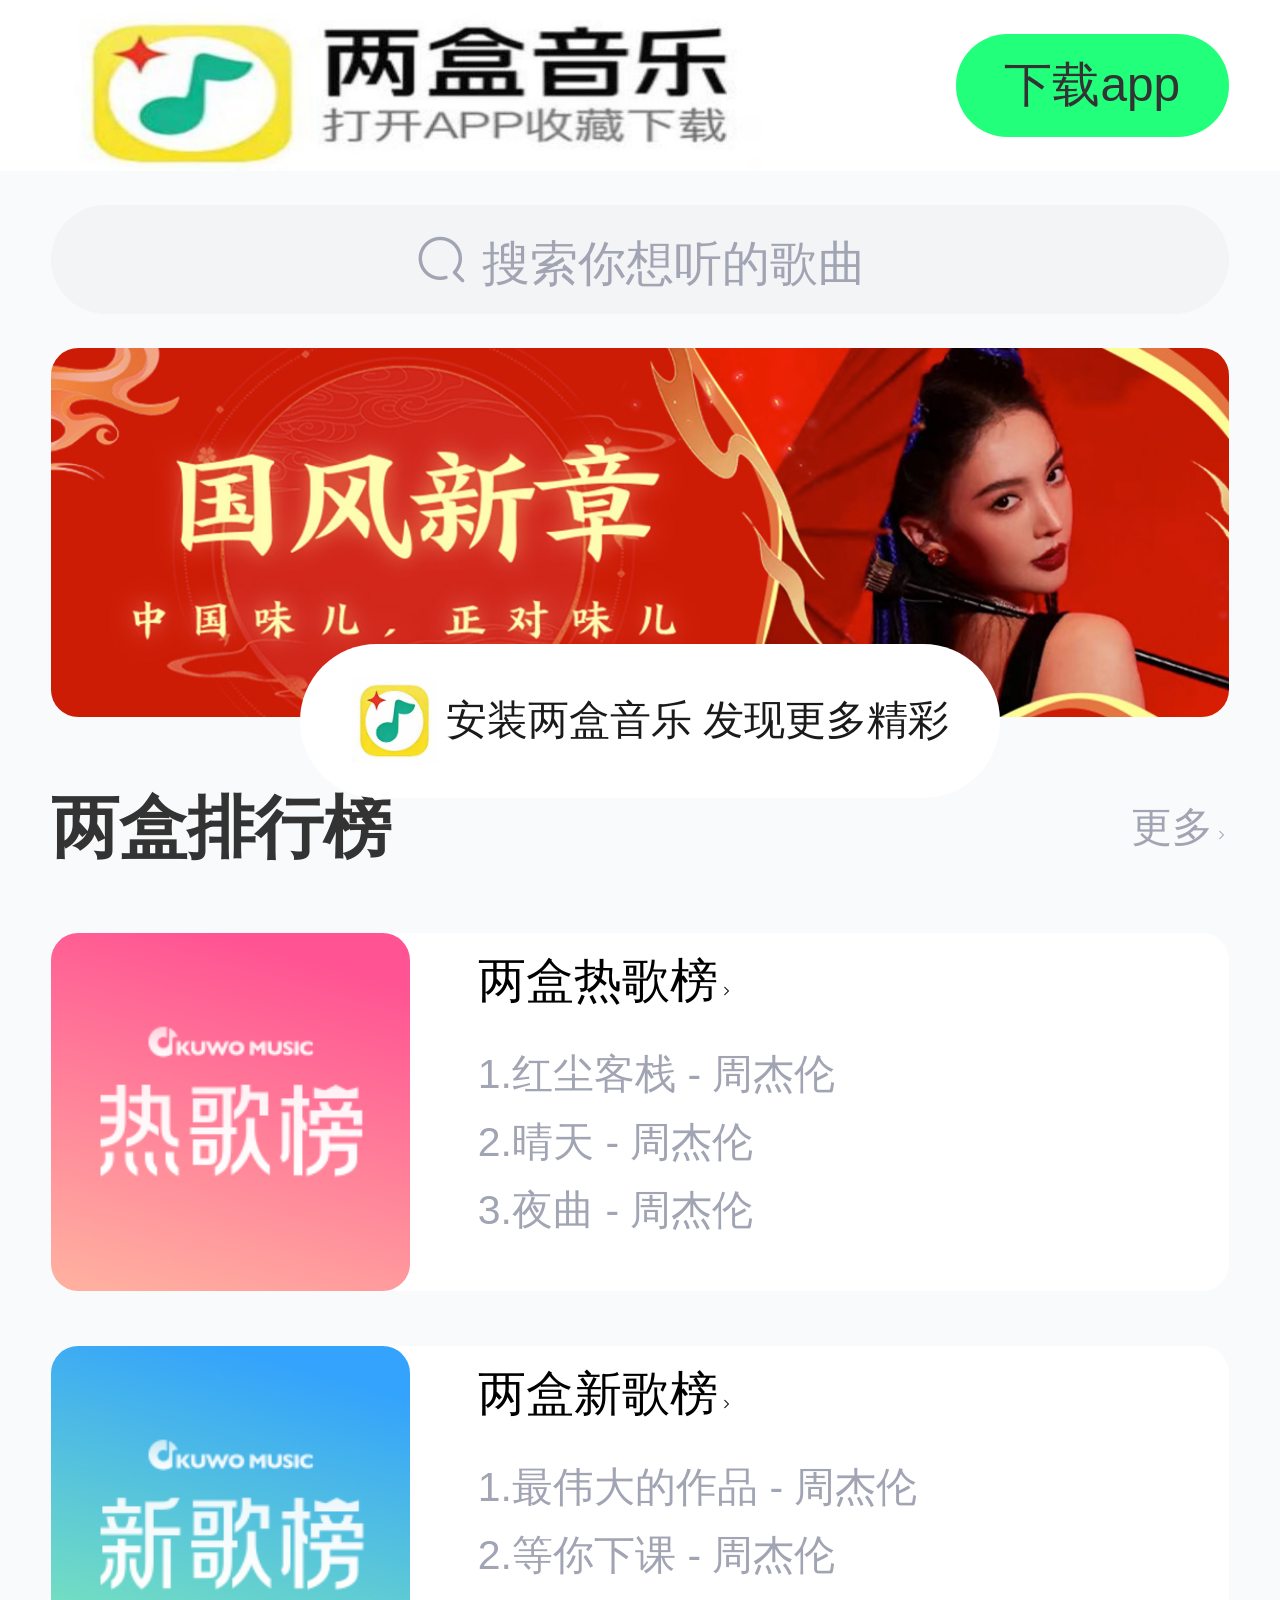
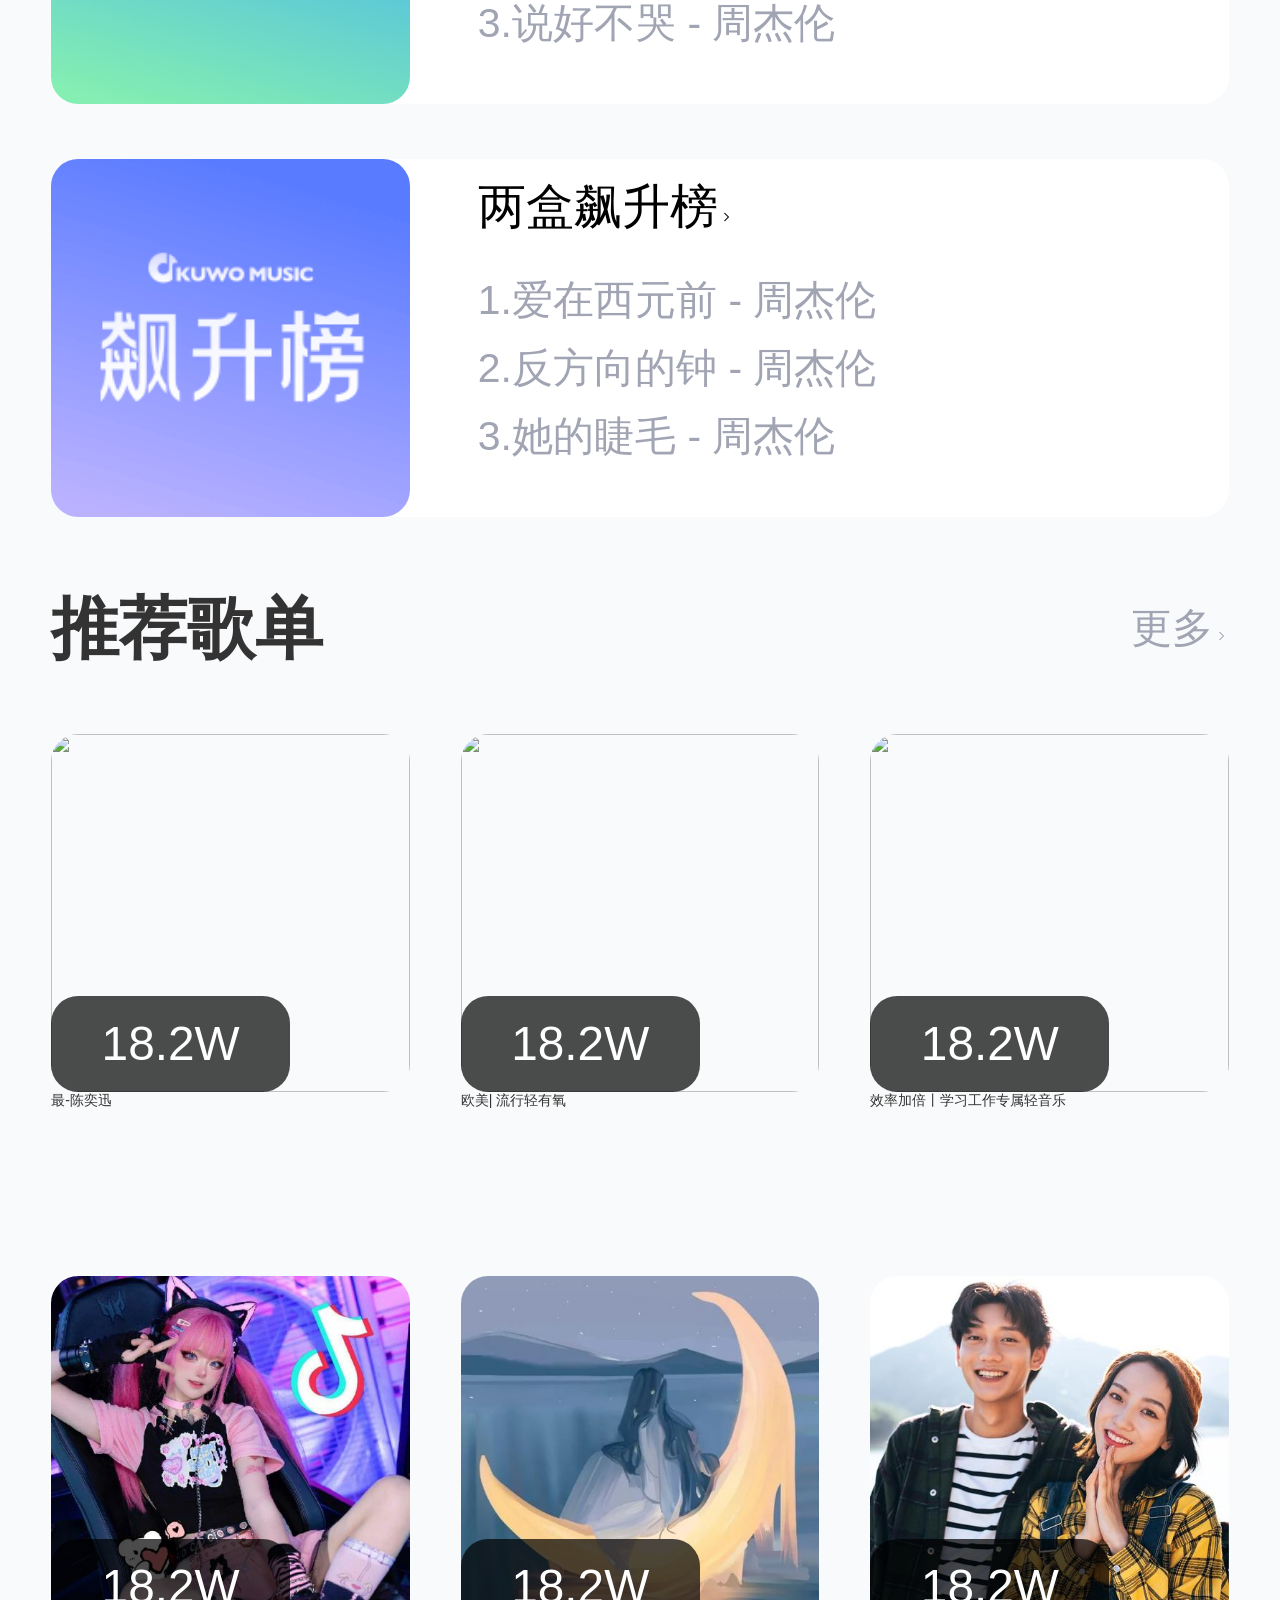
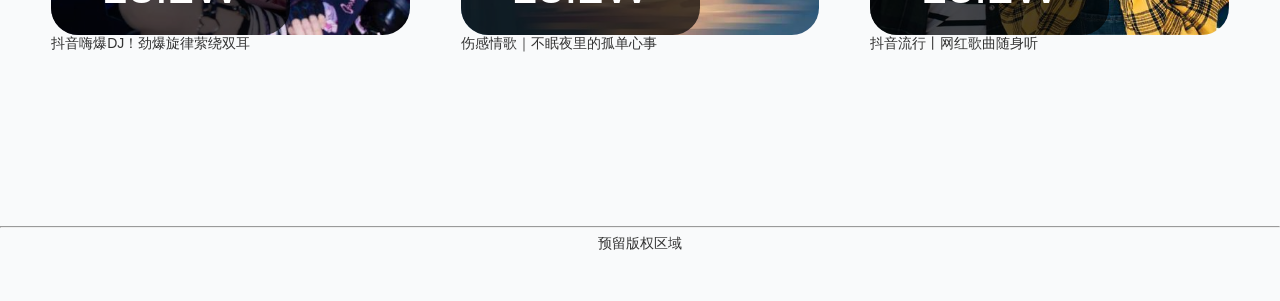
==== index.html @ 2a159ab4 "Add files via upload" ====
<!DOCTYPE html>
<html lang="en">
<head>
    <meta charset="UTF-8">
    <meta name="viewport" content="width=device-width, initial-scale=1.0">
    <title>两盒音乐平台</title>
    <link rel="stylesheet" href="./css/index.css">
    <link rel="stylesheet" href="./iconfont/iconfont.css">
</head>
<body>
    <!-- 头部 -->
    <header>
        <div class="left">
        </div>
        <div class="right">
            <a href="#">下载app</a>
        </div>
    </header>

    <!-- 搜索框 -->
    <div class="search">
        <div class="txt">
            <span class="iconfont icon-sousuo"></span>
            <span>搜索你想听的歌曲</span>
        </div>
    </div>

    <!-- banner -->
    <div class="banner">
        <ul>
            <li><a href="#"><img src="./assets/banner01.jpeg" alt=""></a></li>
            <li><a href="#"><img src="./assets/banner02.jpeg" alt=""></a></li>
            <li><a href="#"><img src="./assets/banner03.jpeg" alt=""></a></li>
        </ul>
    </div>

    <!-- 排行榜 -->
    <div class="list">
        <div class="title">
            <h3>两盒排行榜</h3>
            <a href="#">更多<span class="iconfont icon-right"></span></a>
        </div>
        <div class="content">
            <ul>
                <li>
                    <div class="pic">
                        <img src="./assets/icon_rank_hot.png" alt="">
                    </div>
                    <div class="txt">
                        <h4><a href="#" class="more">两盒热歌榜<span class="iconfont icon-right"></span></a></h4>
                        <a href="#">1.红尘客栈 - 周杰伦</a>
                        <a href="#">2.晴天 - 周杰伦</a>
                        <a href="#">3.夜曲 - 周杰伦</a>
                    </div>
                </li>
                <li>
                    <div class="pic">
                        <img src="./assets/icon_rank_new.png" alt="">
                    </div>
                    <div class="txt">
                        <h4><a href="#" class="more">两盒新歌榜<span class="iconfont icon-right"></span></a></h4>
                        <a href="#">1.最伟大的作品 - 周杰伦</a>
                        <a href="#">2.等你下课 - 周杰伦</a>
                        <a href="#">3.说好不哭 - 周杰伦</a>
                    </div>
                </li>
                <li>
                    <div class="pic">
                        <img src="./assets/icon_rank_rise.png" alt="">
                    </div>
                    <div class="txt">
                        <h4><a href="#" class="more">两盒飙升榜<span class="iconfont icon-right"></span></a></h4>
                        <a href="#">1.爱在西元前 - 周杰伦</a>
                        <a href="#">2.反方向的钟 - 周杰伦</a>
                        <a href="#">3.她的睫毛 - 周杰伦</a>
                    </div>
                </li>
            </ul>
        </div>
    </div>

    <!-- 推荐歌单 -->
    <div class="recommend">
        <div class="title">
            <h3>推荐歌单</h3>
            <a href="#">更多<span class="iconfont icon-right"></span></a>
        </div>
        <div class="content">
            <ul>
                <li>
                    <a href="#">
                        <div class="pic">
                            <img src="https://qpic.y.qq.com/music_cover/MKjEtF7diatibd6B0iaeF5KguYHTWhScOADLtR9xjUjEEz5uYMCCKOA9w/300?n=1" alt="">
                            <div class="cover">18.2W</div>
                        </div>
                        <div class="txt">
                            最-陈奕迅
                        </div>
                    </a>
                </li>
                <li>
                    <a href="#">
                        <div class="pic">
                            <img src="https://qpic.y.qq.com/music_cover/xiabfMZAmQ0PYUzgCvOicArIoGLzqL3n6q4X4NiaWS01Fvtn063nqHY2Q/300?n=1" alt="">
                            <div class="cover">18.2W</div>
                        </div>
                        <div class="txt">
                            欧美| 流行轻有氧
                        </div>
                    </a>
                </li>
                <li>
                    <a href="#">
                        <div class="pic">
                            <img src="https://qpic.y.qq.com/music_cover/dq5UenayM4jZR6dQv1kVkxanNr786ZVFzLxMgHKuTuFeo7LGokULOA/300?n=1" alt="">
                            <div class="cover">18.2W</div>
                        </div>
                        <div class="txt">
                            效率加倍丨学习工作专属轻音乐
                        </div>
                    </a>
                </li>
                <li>
                    <a href="#">
                        <div class="pic">
                            <img src="./assets/song01.jpeg" alt="">
                            <div class="cover">18.2W</div>
                        </div>
                        <div class="txt">
                            抖音嗨爆DJ！劲爆旋律萦绕双耳
                        </div>
                    </a>
                </li>
                <li>
                    <a href="#">
                        <div class="pic">
                            <img src="./assets/song02.jpeg" alt="">
                            <div class="cover">18.2W</div>
                        </div>
                        <div class="txt">
                            伤感情歌｜不眠夜里的孤单心事
                        </div>
                    </a>
                </li>
                <li>
                    <a href="#">
                        <div class="pic">
                            <img src="./assets/song03.jpeg" alt="">
                            <div class="cover">18.2W</div>
                        </div>
                        <div class="txt">
                            抖音流行丨网红歌曲随身听
                        </div>
                    </a>
                </li>
                
            </ul>
        </div>
    </div>

    <!-- 安装下载 -->
    <div class="download">
        <div class="pic">
            <img src="./assets/lhe-logo.jpg" alt="">
        </div>
        <div class="txt">
            <p>安装两盒音乐 发现更多精彩</p>
        </div>
    </div>
    <hr>
    <!-- 版权 -->
    <div class="lhe">
        <p>预留版权区域</p>
        <br><br><br>
    </div>
</body>
</html>
---- css/index.css ----
*,
::after,
::before {
  box-sizing: border-box;
}
body,
ul,
p,
h1,
h2,
h3,
h4,
h5,
h6 {
  padding: 0;
  margin: 0;
}
body {
  font-family: -apple-system, BlinkMacSystemFont, PingFangSC-Regular, "PingFang SC", "Microsoft YaHei", "Helvetica Neue", Helvetica, Arial, sans-serif;
  font-size: 14px;
  color: #333;
}
img {
  vertical-align: bottom;
}
ul {
  list-style-type: none;
}
a {
  color: #333;
  text-decoration: none;
  -webkit-tap-highlight-color: rgba(0, 0, 0, 0);
}
body {
  background-color: #f9fafb;
}
header {
  position: fixed;
  left: 0;
  top: 0;
  padding: 0 4vw;
  display: flex;
  justify-content: space-between;
  align-items: center;
  width: 100%;
  height: 13.33333333vw;
  background-color: #fff;
}
header .left {
  width: 62.66666667vw;
  height: 13.33333333vw;
  background-image: url(../assets/lhe-muic.jpg);
  background-size: contain;
  background-repeat: no-repeat;
}
header .right a {
  display: block;
  width: 21.33333333vw;
  height: 8vw;
  background-color: #22ff7b;
  border-radius: 4vw;
  text-align: center;
  line-height: 8vw;
  font-size: 3.73333333vw;
}
header .right a:hover {
  background-color: #61cc1f;
}
.search {
  margin-top: 13.33333333vw;
  padding: 2.66666667vw 4vw;
  height: 13.86666667vw;
}
.search .txt {
  height: 8.53333333vw;
  background-color: #f2f4f5;
  border-radius: 4.26666667vw;
  text-align: center;
  line-height: 8.53333333vw;
  color: #a1a4b3;
  font-size: 3.73333333vw;
}
.search .txt .iconfont {
  font-size: 4.26666667vw;
}
.banner {
  padding: 0 4vw;
  height: 28.8vw;
  overflow: hidden;
}
.banner ul {
  display: flex;
  flex-wrap: nowrap;
  overflow-x: auto;
  scrollbar-width: none;
}
.banner ul li {
  flex-shrink: 0;
  width: 92vw;
  height: 28.8vw;
}
.banner ul li img {
  width: 100%;
  height: 100%;
  object-fit: cover;
  border-radius: 2.13333333vw;
}
.list {
  margin-top: 5.33333333vw;
  padding: 0 4vw;
}
.list .content ul li {
  display: flex;
  margin-bottom: 4.26666667vw;
  width: 92vw;
  height: 28vw;
  background-color: #fff;
  border-radius: 2.13333333vw;
}
.list .content ul li .pic {
  width: 28vw;
  height: 28vw;
  margin-right: 5.33333333vw;
}
.list .content ul li .pic img {
  width: 100%;
  height: 100%;
  border-radius: 2.13333333vw;
}
.list .content ul li .txt a {
  display: block;
  color: #a1a4b3;
  font-size: 3.2vw;
  line-height: 5.33333333vw;
}
.list .content ul li .txt h4 {
  font-weight: normal;
}
.list .content ul li .txt h4 .more {
  color: #000;
  font-size: 3.73333333vw;
  line-height: 7.46666667vw;
}
.title {
  margin-bottom: 4.26666667vw;
  display: flex;
  justify-content: space-between;
  line-height: 6.66666667vw;
}
.title h3 {
  font-size: 5.33333333vw;
}
.title a {
  font-size: 3.2vw;
  color: #a1a4b3;
}
.recommend {
  margin-top: 5.33333333vw;
  padding: 0 4vw;
}
.recommend .content ul {
  display: flex;
  flex-wrap: wrap;
  justify-content: space-between;
}
.recommend .content ul li {
  margin-bottom: 4.26666667vw;
  width: 28vw;
  height: 38.13333333vw;
}
.recommend .content ul li .pic {
  position: relative;
  width: 28vw;
  height: 28vw;
}
.recommend .content ul li .pic img {
  width: 100%;
  height: 100%;
  border-radius: 2.13333333vw;
}
.recommend .content ul li .pic .cover {
  position: absolute;
  left: 0;
  bottom: 0;
  width: 18.66666667vw;
  height: 7.46666667vw;
  background-color: rgba(0, 0, 0, 0.7);
  color: #fff;
  font-size: 3.73333333vw;
  line-height: 7.46666667vw;
  text-align: center;
  border-radius: 2.13333333vw;
}
.download {
  position: fixed;
  left: 23.46666667vw;
  bottom: 8vw;
  display: flex;
  justify-content: space-between;
  padding: 0 4vw;
  width: 54.66666667vw;
  height: 12vw;
  background-color: #fff;
  border-radius: 6vw;
  align-items: center;
}
.download .pic {
  width: 6.66666667vw;
  height: 6.66666667vw;
}
.download .pic img {
  width: 100%;
  height: 100%;
}
.download .txt {
  text-align: center;
  line-height: 12vw;
}
.download .txt p {
  font-size: 3.2vw;
  color: #1a1a1a;
}
.lhe {
  text-align: center;
}
---- iconfont/iconfont.css ----
@font-face {
  font-family: "iconfont"; /* Project id 3868932 */
  src: url('./font_3868932_u1v3wepyjq.woff2') format('woff2'),
       url('./font_3868932_u1v3wepyjq.woff') format('woff'),
       url('./font_3868932_u1v3wepyjq.ttf') format('truetype');
}

.iconfont {
  font-family: "iconfont" !important;
  font-size: 16px;
  font-style: normal;
  -webkit-font-smoothing: antialiased;
  -moz-osx-font-smoothing: grayscale;
}

.icon-sousuo:before {
  content: "\e8b9";
}

.icon-up:before {
  content: "\e658";
}

.icon-left:before {
  content: "\e659";
}

.icon-down:before {
  content: "\e65a";
}

.icon-right:before {
  content: "\e65b";
}

.icon-search:before {
  content: "\e8ef";
}

.icon-sync:before {
  content: "\e786";
}

.icon-edit-square:before {
  content: "\e791";
}

.icon-appstore:before {
  content: "\e792";
}

.icon-cloud-upload:before {
  content: "\e7d9";
}

.icon-sound:before {
  content: "\e7da";
}

.icon-block:before {
  content: "\e7df";
}

.icon-pic-left:before {
  content: "\e7f6";
}

.icon-crown:before {
  content: "\e842";
}

.icon-desktop:before {
  content: "\e843";
}
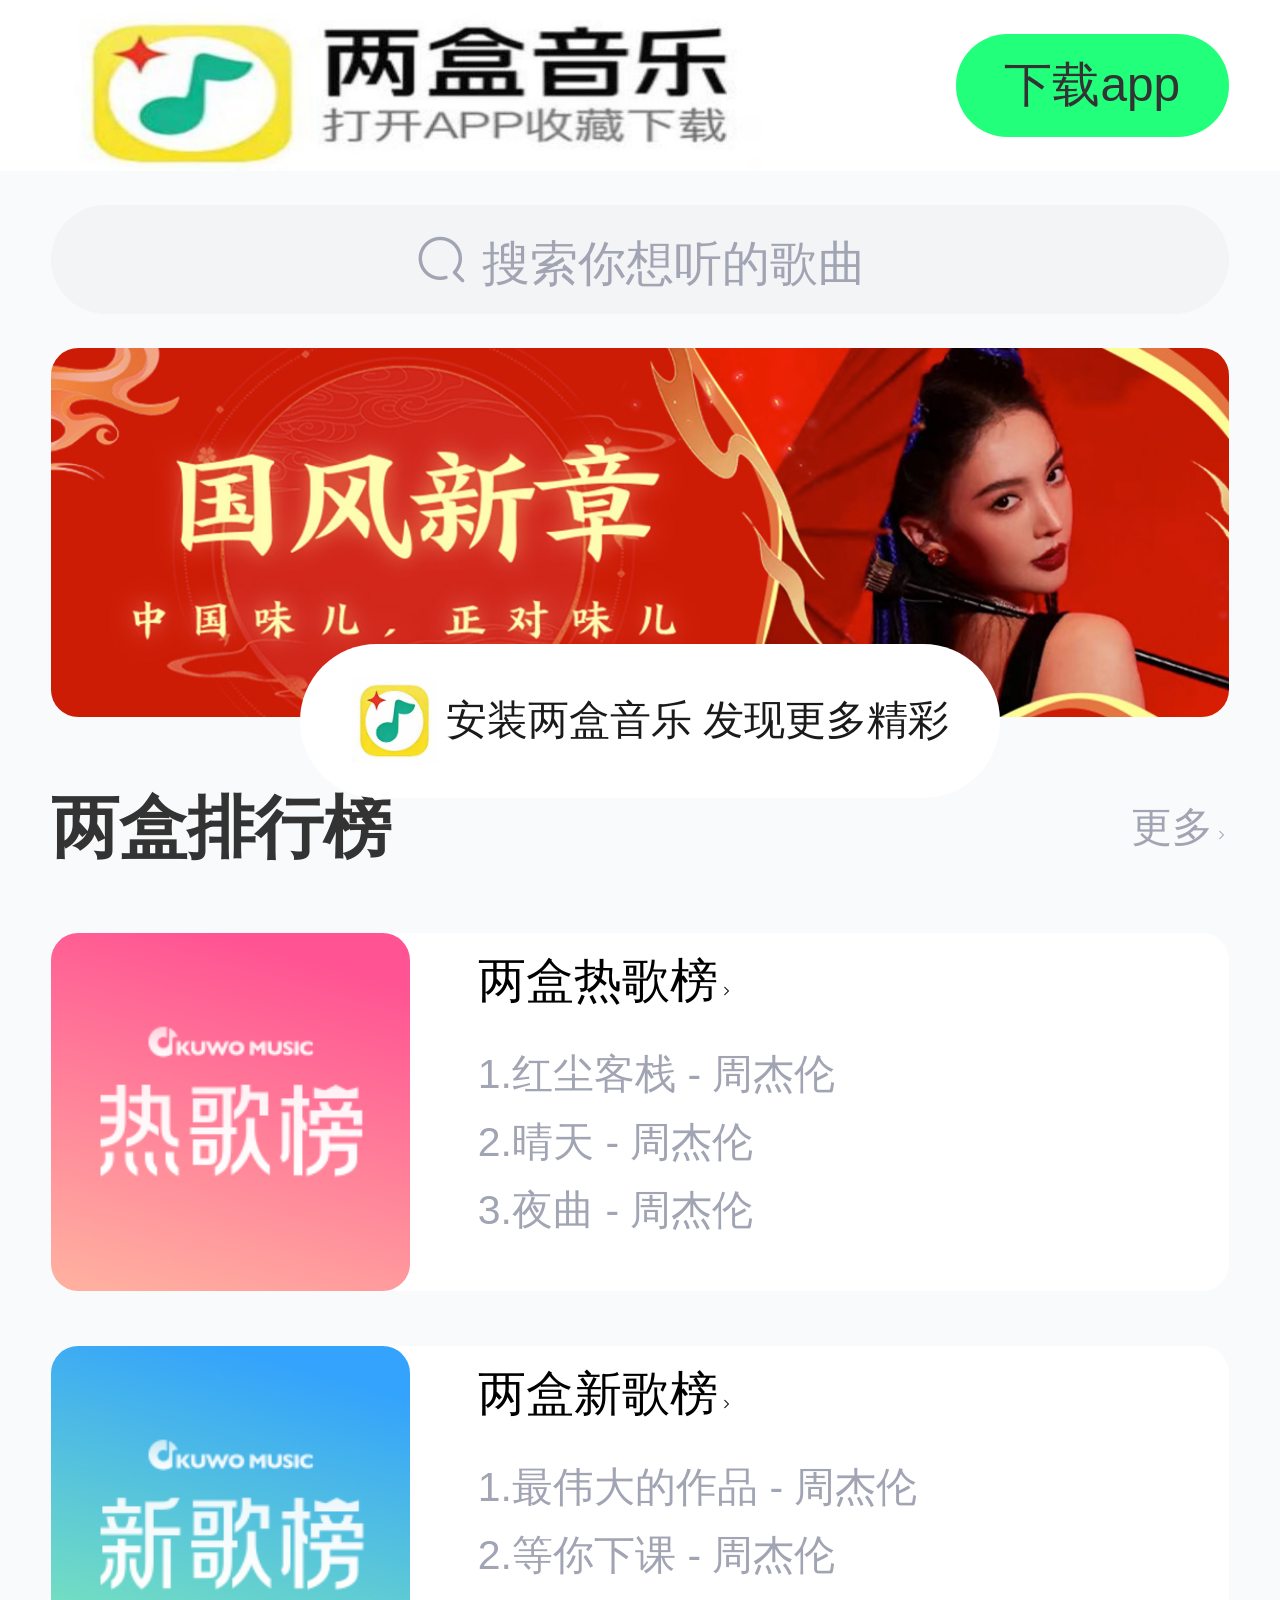
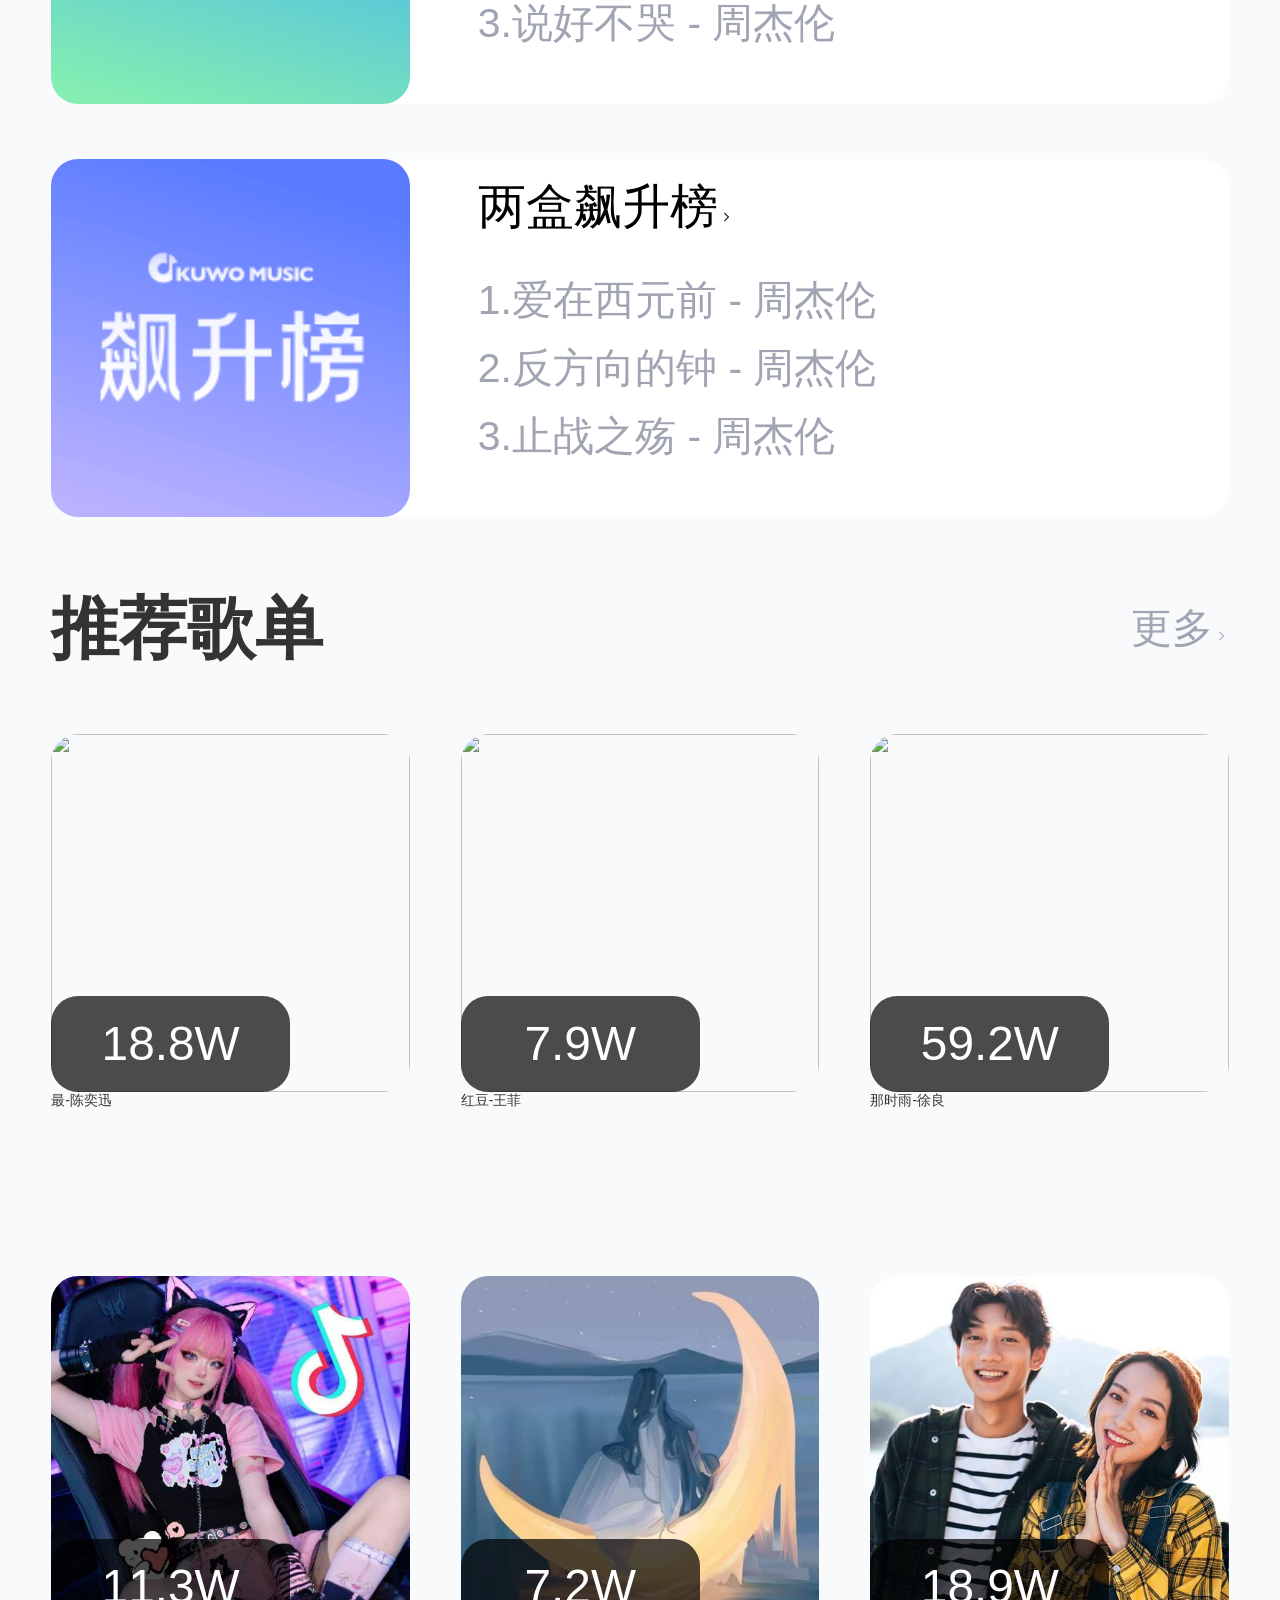
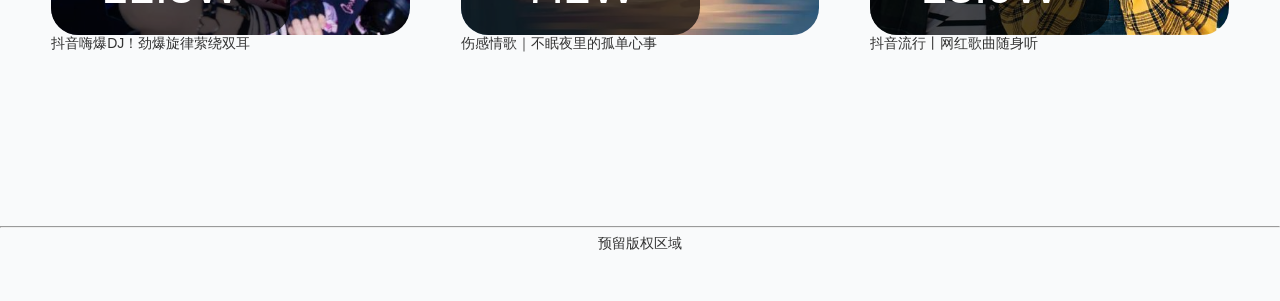
==== commit 3bd6c6af: "Add files via upload" ====
--- a/index.html
+++ b/index.html
@@ -1,177 +1,182 @@
 <!DOCTYPE html>
 <html lang="en">
+
 <head>
-    <meta charset="UTF-8">
-    <meta name="viewport" content="width=device-width, initial-scale=1.0">
-    <title>两盒音乐平台</title>
-    <link rel="stylesheet" href="./css/index.css">
-    <link rel="stylesheet" href="./iconfont/iconfont.css">
+  <meta charset="UTF-8">
+  <meta name="viewport" content="width=device-width, initial-scale=1.0">
+  <title>两盒音乐平台</title>
+  <link rel="stylesheet" href="./css/index.css">
+  <link rel="stylesheet" href="./iconfont/iconfont.css">
 </head>
+
 <body>
-    <!-- 头部 -->
-    <header>
-        <div class="left">
-        </div>
-        <div class="right">
-            <a href="#">下载app</a>
-        </div>
-    </header>
+  <!-- 头部 -->
+  <header>
+    <div class="left">
+    </div>
+    <div class="right">
+      <a href="#">下载app</a>
+    </div>
+  </header>
 
-    <!-- 搜索框 -->
-    <div class="search">
-        <div class="txt">
-            <span class="iconfont icon-sousuo"></span>
-            <span>搜索你想听的歌曲</span>
-        </div>
+  <!-- 搜索框 -->
+  <div class="search">
+    <div class="txt">
+      <span class="iconfont icon-sousuo"></span>
+      <span>搜索你想听的歌曲</span>
     </div>
+  </div>
 
-    <!-- banner -->
-    <div class="banner">
-        <ul>
-            <li><a href="#"><img src="./assets/banner01.jpeg" alt=""></a></li>
-            <li><a href="#"><img src="./assets/banner02.jpeg" alt=""></a></li>
-            <li><a href="#"><img src="./assets/banner03.jpeg" alt=""></a></li>
-        </ul>
+  <!-- banner -->
+  <div class="banner">
+    <ul>
+      <li><a href="#"><img src="./assets/banner01.jpeg" alt=""></a></li>
+      <li><a href="#"><img src="./assets/banner02.jpeg" alt=""></a></li>
+      <li><a href="#"><img src="./assets/banner03.jpeg" alt=""></a></li>
+    </ul>
+  </div>
+
+  <!-- 排行榜 -->
+  <div class="list">
+    <div class="title">
+      <h3>两盒排行榜</h3>
+      <a href="#">更多<span class="iconfont icon-right"></span></a>
     </div>
+    <div class="content">
+      <ul>
+        <li>
+          <div class="pic">
+            <img src="./assets/icon_rank_hot.png" alt="">
+          </div>
+          <div class="txt">
+            <h4><a href="#" class="more">两盒热歌榜<span class="iconfont icon-right"></span></a></h4>
+            <a href="./muHtml/test-hongchen.html">1.红尘客栈 - 周杰伦</a>
+            <a href="#">2.晴天 - 周杰伦</a>
+            <a href="#">3.夜曲 - 周杰伦</a>
+          </div>
+        </li>
+        <li>
+          <div class="pic">
+            <img src="./assets/icon_rank_new.png" alt="">
+          </div>
+          <div class="txt">
+            <h4><a href="#" class="more">两盒新歌榜<span class="iconfont icon-right"></span></a></h4>
+            <a href="./muHtml/greatwork.html">1.最伟大的作品 - 周杰伦</a>
+            <a href="#">2.等你下课 - 周杰伦</a>
+            <a href="#">3.说好不哭 - 周杰伦</a>
+          </div>
+        </li>
+        <li>
+          <div class="pic">
+            <img src="./assets/icon_rank_rise.png" alt="">
+          </div>
+          <div class="txt">
+            <h4><a href="#" class="more">两盒飙升榜<span class="iconfont icon-right"></span></a></h4>
+            <a href="./muHtml/love-west.html">1.爱在西元前 - 周杰伦</a>
+            <a href="#">2.反方向的钟 - 周杰伦</a>
+            <a href="./muHtml/Wounds-of-War.html">3.止战之殇 - 周杰伦</a>
+          </div>
+        </li>
+      </ul>
+    </div>
+  </div>
 
-    <!-- 排行榜 -->
-    <div class="list">
-        <div class="title">
-            <h3>两盒排行榜</h3>
-            <a href="#">更多<span class="iconfont icon-right"></span></a>
-        </div>
-        <div class="content">
-            <ul>
-                <li>
-                    <div class="pic">
-                        <img src="./assets/icon_rank_hot.png" alt="">
-                    </div>
-                    <div class="txt">
-                        <h4><a href="#" class="more">两盒热歌榜<span class="iconfont icon-right"></span></a></h4>
-                        <a href="#">1.红尘客栈 - 周杰伦</a>
-                        <a href="#">2.晴天 - 周杰伦</a>
-                        <a href="#">3.夜曲 - 周杰伦</a>
-                    </div>
-                </li>
-                <li>
-                    <div class="pic">
-                        <img src="./assets/icon_rank_new.png" alt="">
-                    </div>
-                    <div class="txt">
-                        <h4><a href="#" class="more">两盒新歌榜<span class="iconfont icon-right"></span></a></h4>
-                        <a href="#">1.最伟大的作品 - 周杰伦</a>
-                        <a href="#">2.等你下课 - 周杰伦</a>
-                        <a href="#">3.说好不哭 - 周杰伦</a>
-                    </div>
-                </li>
-                <li>
-                    <div class="pic">
-                        <img src="./assets/icon_rank_rise.png" alt="">
-                    </div>
-                    <div class="txt">
-                        <h4><a href="#" class="more">两盒飙升榜<span class="iconfont icon-right"></span></a></h4>
-                        <a href="#">1.爱在西元前 - 周杰伦</a>
-                        <a href="#">2.反方向的钟 - 周杰伦</a>
-                        <a href="#">3.她的睫毛 - 周杰伦</a>
-                    </div>
-                </li>
-            </ul>
-        </div>
+  <!-- 推荐歌单 -->
+  <div class="recommend">
+    <div class="title">
+      <h3>推荐歌单</h3>
+      <a href="#">更多<span class="iconfont icon-right"></span></a>
     </div>
+    <div class="content">
+      <ul>
+        <li>
+          <a href="#">
+            <div class="pic">
+              <img
+                src="https://qpic.y.qq.com/music_cover/MKjEtF7diatibd6B0iaeF5KguYHTWhScOADLtR9xjUjEEz5uYMCCKOA9w/300?n=1"
+                alt="">
+              <div class="cover">18.8W</div>
+            </div>
+            <div class="txt">
+              最-陈奕迅
+            </div>
+          </a>
+        </li>
+        <li>
+          <a href="./muHtml/Red-Bean.html">
+            <div class="pic">
+              <img src="https://y.qq.com/music/photo_new/T002R500x500M000001gn7g54ZEIKb_8.jpg?max_age=2592000" alt="">
+              <div class="cover">7.9W</div>
+            </div>
+            <div class="txt">
+              红豆-王菲
+            </div>
+          </a>
+        </li>
+        <li>
+          <a href="./muHtml/rain.html">
+            <div class="pic">
+              <img src="https://y.qq.com/music/photo_new/T002R500x500M000002JsVIJ31j7qR_1.jpg?max_age=2592000" alt="">
+              <div class="cover">59.2W</div>
+            </div>
+            <div class="txt">
+              那时雨-徐良
+            </div>
+          </a>
+        </li>
+        <li>
+          <a href="#">
+            <div class="pic">
+              <img src="./assets/song01.jpeg" alt="">
+              <div class="cover">11.3W</div>
+            </div>
+            <div class="txt">
+              抖音嗨爆DJ！劲爆旋律萦绕双耳
+            </div>
+          </a>
+        </li>
+        <li>
+          <a href="#">
+            <div class="pic">
+              <img src="./assets/song02.jpeg" alt="">
+              <div class="cover">7.2W</div>
+            </div>
+            <div class="txt">
+              伤感情歌｜不眠夜里的孤单心事
+            </div>
+          </a>
+        </li>
+        <li>
+          <a href="#">
+            <div class="pic">
+              <img src="./assets/song03.jpeg" alt="">
+              <div class="cover">18.9W</div>
+            </div>
+            <div class="txt">
+              抖音流行丨网红歌曲随身听
+            </div>
+          </a>
+        </li>
 
-    <!-- 推荐歌单 -->
-    <div class="recommend">
-        <div class="title">
-            <h3>推荐歌单</h3>
-            <a href="#">更多<span class="iconfont icon-right"></span></a>
-        </div>
-        <div class="content">
-            <ul>
-                <li>
-                    <a href="#">
-                        <div class="pic">
-                            <img src="https://qpic.y.qq.com/music_cover/MKjEtF7diatibd6B0iaeF5KguYHTWhScOADLtR9xjUjEEz5uYMCCKOA9w/300?n=1" alt="">
-                            <div class="cover">18.2W</div>
-                        </div>
-                        <div class="txt">
-                            最-陈奕迅
-                        </div>
-                    </a>
-                </li>
-                <li>
-                    <a href="#">
-                        <div class="pic">
-                            <img src="https://qpic.y.qq.com/music_cover/xiabfMZAmQ0PYUzgCvOicArIoGLzqL3n6q4X4NiaWS01Fvtn063nqHY2Q/300?n=1" alt="">
-                            <div class="cover">18.2W</div>
-                        </div>
-                        <div class="txt">
-                            欧美| 流行轻有氧
-                        </div>
-                    </a>
-                </li>
-                <li>
-                    <a href="#">
-                        <div class="pic">
-                            <img src="https://qpic.y.qq.com/music_cover/dq5UenayM4jZR6dQv1kVkxanNr786ZVFzLxMgHKuTuFeo7LGokULOA/300?n=1" alt="">
-                            <div class="cover">18.2W</div>
-                        </div>
-                        <div class="txt">
-                            效率加倍丨学习工作专属轻音乐
-                        </div>
-                    </a>
-                </li>
-                <li>
-                    <a href="#">
-                        <div class="pic">
-                            <img src="./assets/song01.jpeg" alt="">
-                            <div class="cover">18.2W</div>
-                        </div>
-                        <div class="txt">
-                            抖音嗨爆DJ！劲爆旋律萦绕双耳
-                        </div>
-                    </a>
-                </li>
-                <li>
-                    <a href="#">
-                        <div class="pic">
-                            <img src="./assets/song02.jpeg" alt="">
-                            <div class="cover">18.2W</div>
-                        </div>
-                        <div class="txt">
-                            伤感情歌｜不眠夜里的孤单心事
-                        </div>
-                    </a>
-                </li>
-                <li>
-                    <a href="#">
-                        <div class="pic">
-                            <img src="./assets/song03.jpeg" alt="">
-                            <div class="cover">18.2W</div>
-                        </div>
-                        <div class="txt">
-                            抖音流行丨网红歌曲随身听
-                        </div>
-                    </a>
-                </li>
-                
-            </ul>
-        </div>
+      </ul>
     </div>
+  </div>
 
-    <!-- 安装下载 -->
-    <div class="download">
-        <div class="pic">
-            <img src="./assets/lhe-logo.jpg" alt="">
-        </div>
-        <div class="txt">
-            <p>安装两盒音乐 发现更多精彩</p>
-        </div>
+  <!-- 安装下载 -->
+  <div class="download">
+    <div class="pic">
+      <img src="./assets/lhe-logo.jpg" alt="">
     </div>
-    <hr>
-    <!-- 版权 -->
-    <div class="lhe">
-        <p>预留版权区域</p>
-        <br><br><br>
+    <div class="txt">
+      <p>安装两盒音乐 发现更多精彩</p>
     </div>
+  </div>
+  <hr>
+  <!-- 版权 -->
+  <div class="lhe">
+    <p>预留版权区域</p>
+    <br><br><br>
+  </div>
 </body>
+
 </html>
